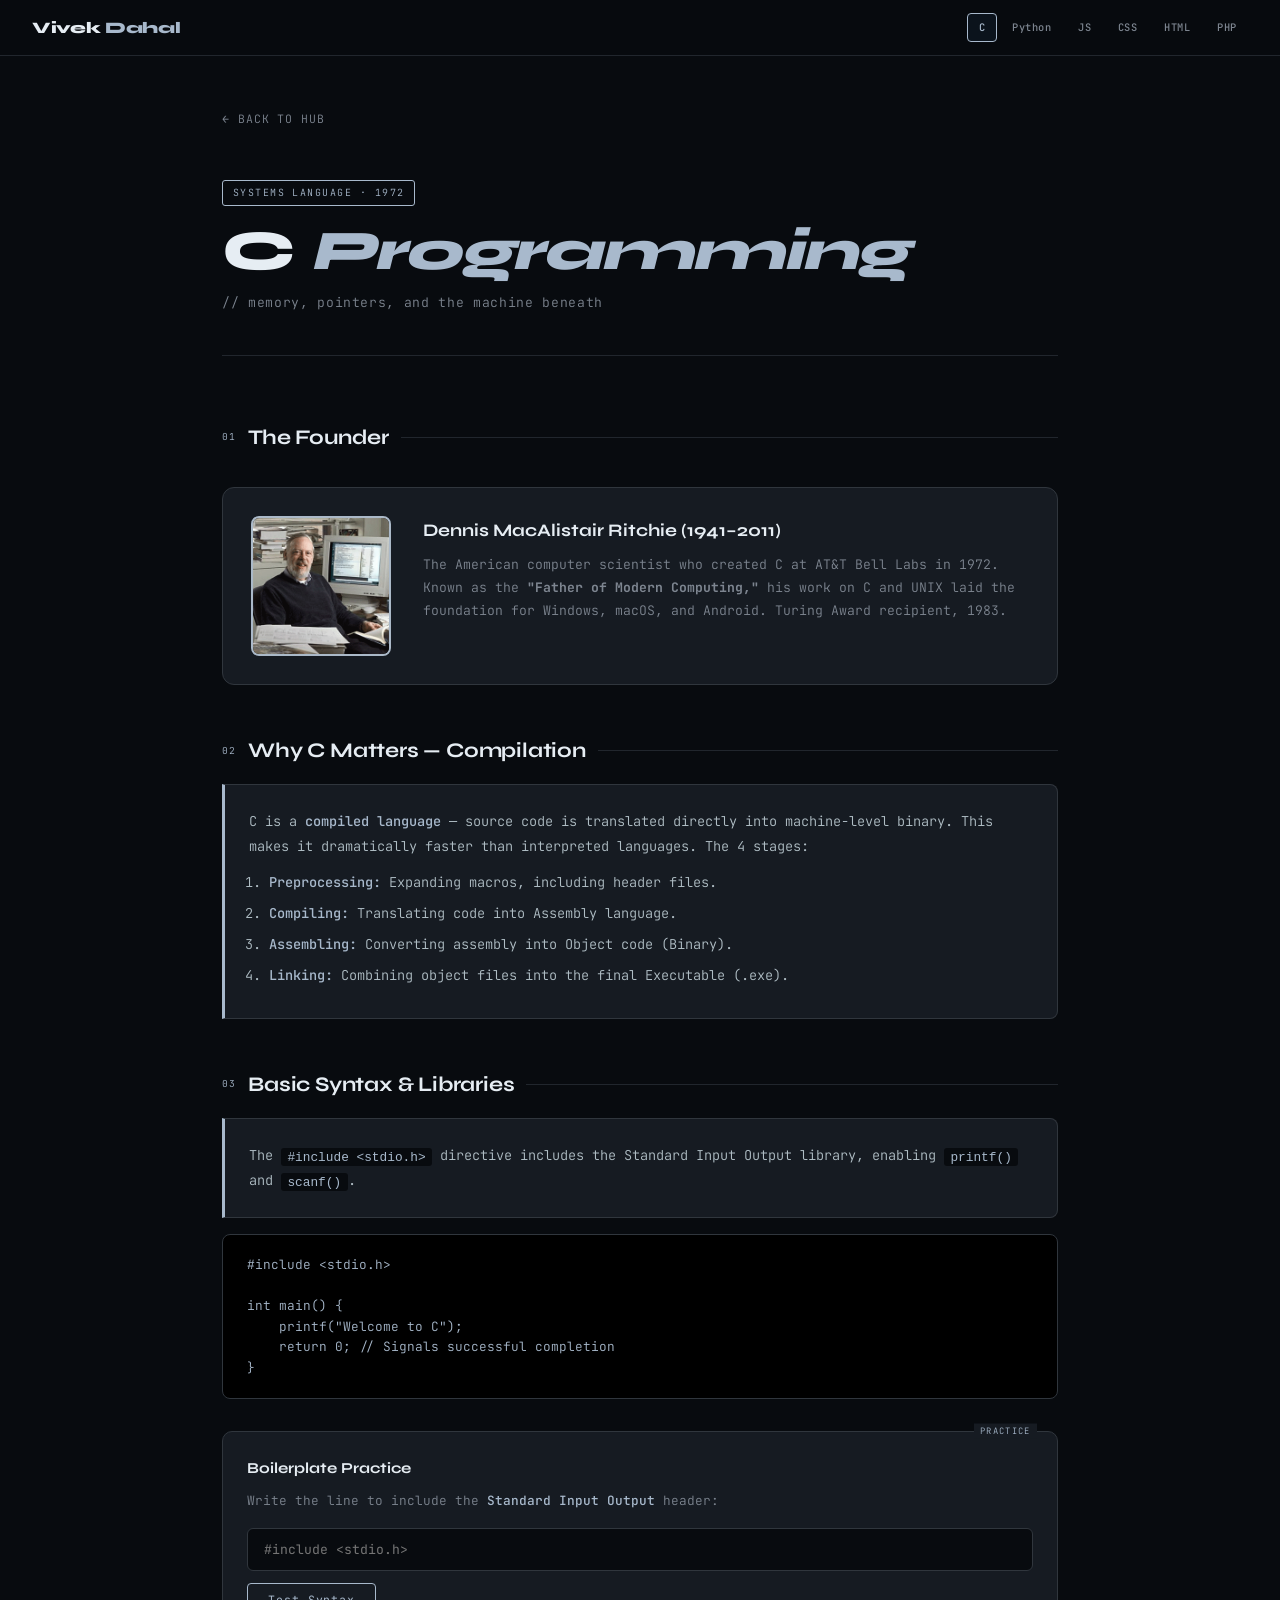
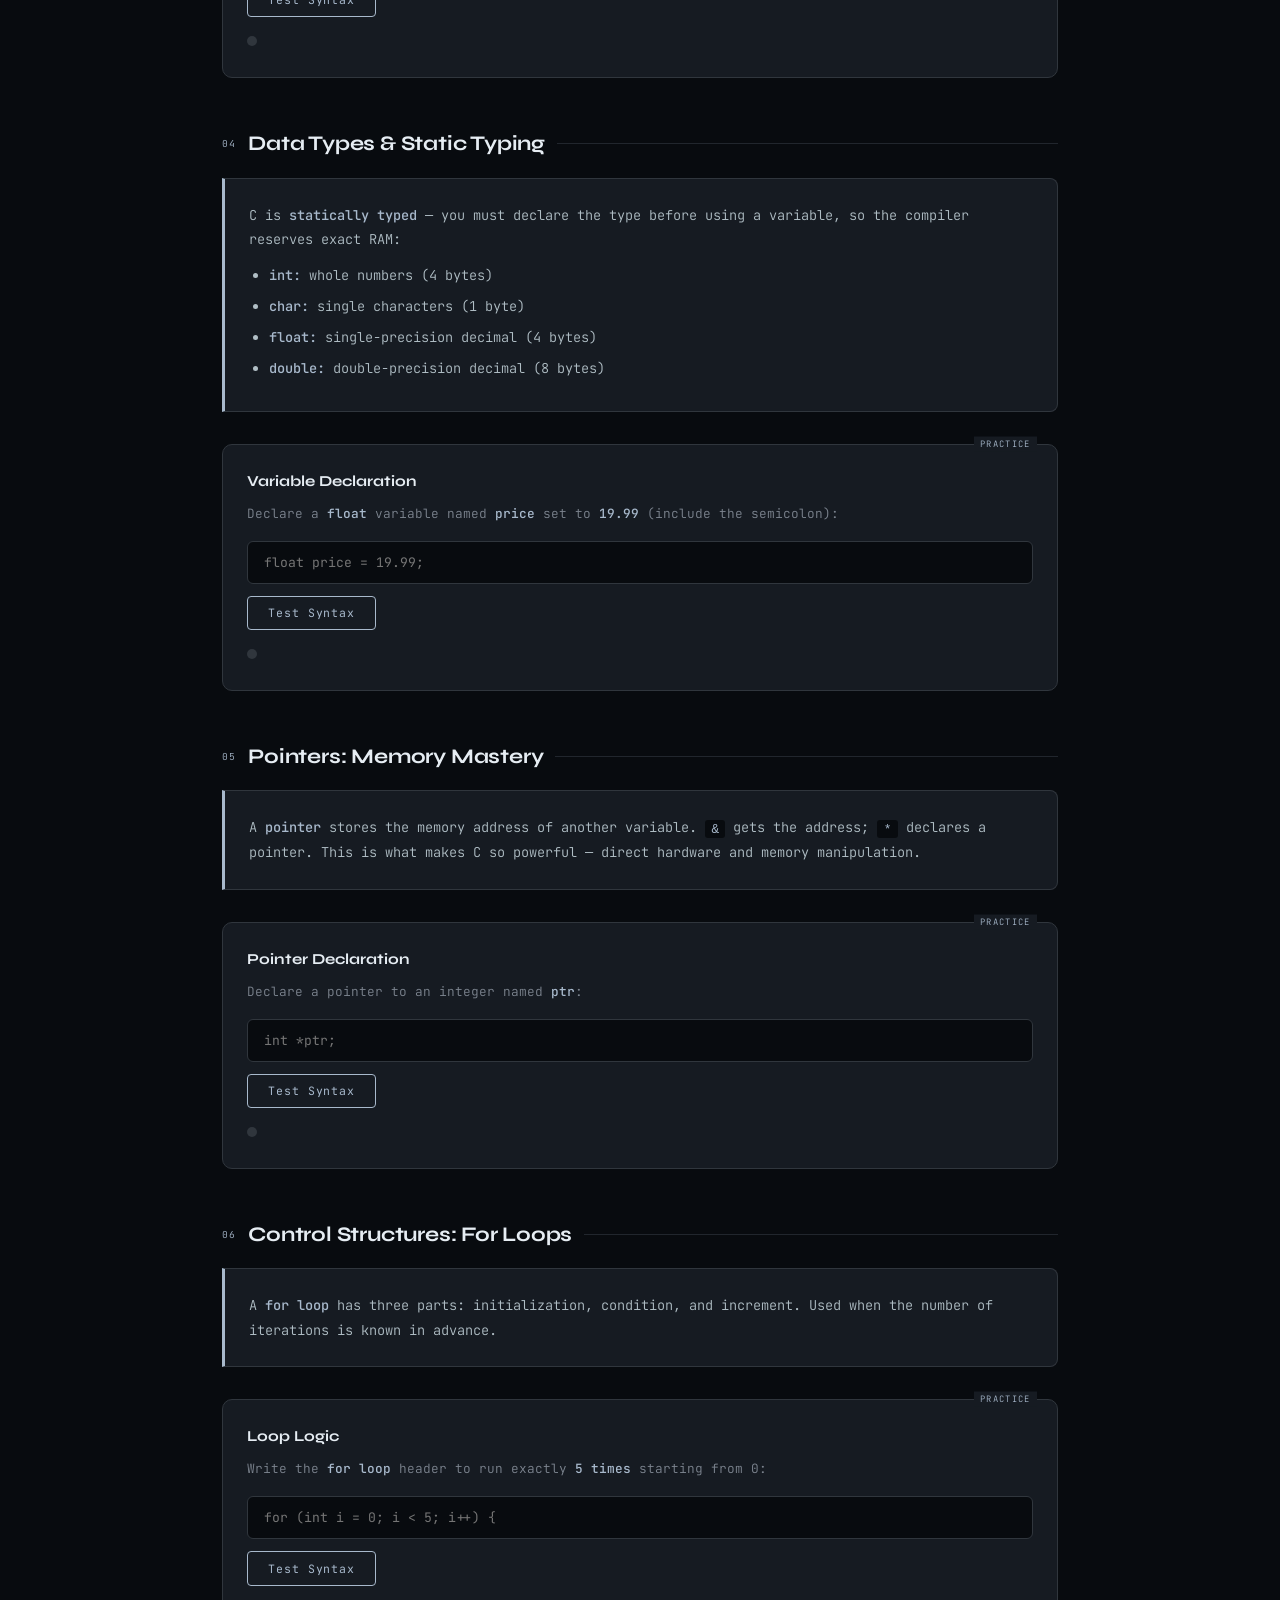
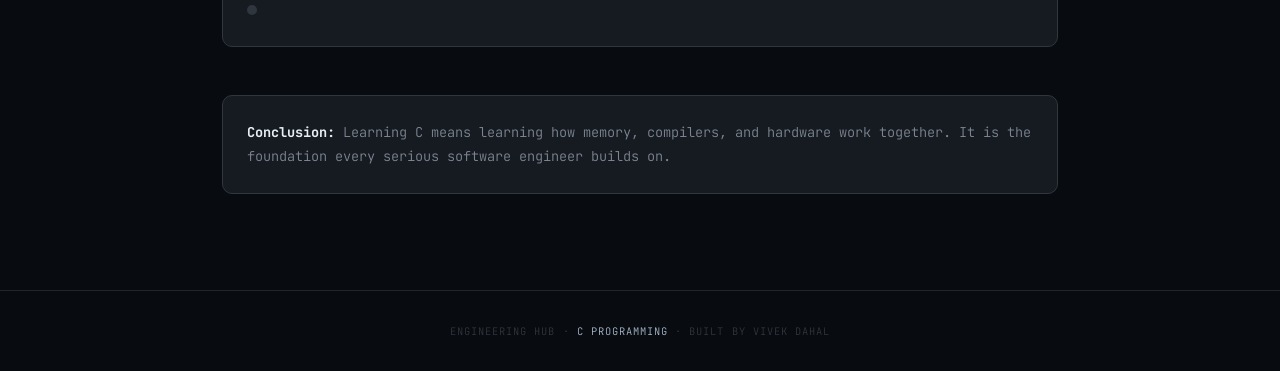
==== C.html @ 3d387caf "Add files via upload" ====
<!DOCTYPE html>
<html lang="en">
<head>
  <meta charset="UTF-8"/>
  <meta name="viewport" content="width=device-width, initial-scale=1.0"/>
  <title>C Programming — Engineering Hub</title>
  <link rel="stylesheet" href="shared.css"/>
  <style> :root { --lang-color: #a8b9cc; } </style>
  <script src="shared.js" defer></script>
</head>
<body>

<nav class="top-nav">
  <a href="abc.html" class="nav-brand">Vivek <span>Dahal</span></a>
  <div class="nav-pills">
    <a href="C.html" class="nav-pill active">C</a>
    <a href="Python.html" class="nav-pill">Python</a>
    <a href="JS.html" class="nav-pill">JS</a>
    <a href="CSS.html" class="nav-pill">CSS</a>
    <a href="Web.html" class="nav-pill">HTML</a>
    <a href="Php.html" class="nav-pill">PHP</a>
  </div>
</nav>

<div class="page-wrap">
  <a href="abc.html" class="back-link">← Back to Hub</a>

  <div class="page-hero">
    <span class="lang-badge">Systems Language · 1972</span>
    <h1>C <em>Programming</em></h1>
    <p class="subtitle">// memory, pointers, and the machine beneath</p>
  </div>

  <!-- FOUNDER -->
  <div class="section-label">
    <span class="section-num">01</span>
    <span class="section-title">The Founder</span>
    <div class="section-line"></div>
  </div>

  <div class="founder-card">
    <img src="image1.png" alt="Dennis Ritchie"/>
    <div class="founder-info">
      <h3>Dennis MacAlistair Ritchie (1941–2011)</h3>
      <p>The American computer scientist who created C at AT&T Bell Labs in 1972. Known as the <b>"Father of Modern Computing,"</b> his work on C and UNIX laid the foundation for Windows, macOS, and Android. Turing Award recipient, 1983.</p>
    </div>
  </div>

  <!-- THEORY: COMPILATION -->
  <div class="section-label">
    <span class="section-num">02</span>
    <span class="section-title">Why C Matters — Compilation</span>
    <div class="section-line"></div>
  </div>

  <div class="theory-box">
    <p>C is a <b>compiled language</b> — source code is translated directly into machine-level binary. This makes it dramatically faster than interpreted languages. The 4 stages:</p>
    <ol>
      <li><b>Preprocessing:</b> Expanding macros, including header files.</li>
      <li><b>Compiling:</b> Translating code into Assembly language.</li>
      <li><b>Assembling:</b> Converting assembly into Object code (Binary).</li>
      <li><b>Linking:</b> Combining object files into the final Executable (.exe).</li>
    </ol>
  </div>

  <!-- SYNTAX -->
  <div class="section-label">
    <span class="section-num">03</span>
    <span class="section-title">Basic Syntax & Libraries</span>
    <div class="section-line"></div>
  </div>

  <div class="theory-box">
    <p>The <code>#include &lt;stdio.h&gt;</code> directive includes the Standard Input Output library, enabling <code>printf()</code> and <code>scanf()</code>.</p>
  </div>

  <pre>#include &lt;stdio.h&gt;

int main() {
    printf("Welcome to C");
    return 0; // Signals successful completion
}</pre>

  <div class="practice-box">
    <h3>Boilerplate Practice</h3>
    <p>Write the line to include the <b>Standard Input Output</b> header:</p>
    <input type="text" id="p1" placeholder="#include <stdio.h>"/>
    <button class="check-btn" onclick="validate('p1','#include <stdio.h>','m1','l1')">Test Syntax</button>
    <div class="result-row"><div id="l1" class="indicator"></div><div id="m1" class="result-text"></div></div>
  </div>

  <!-- DATA TYPES -->
  <div class="section-label">
    <span class="section-num">04</span>
    <span class="section-title">Data Types & Static Typing</span>
    <div class="section-line"></div>
  </div>

  <div class="theory-box">
    <p>C is <b>statically typed</b> — you must declare the type before using a variable, so the compiler reserves exact RAM:</p>
    <ul>
      <li><b>int:</b> whole numbers (4 bytes)</li>
      <li><b>char:</b> single characters (1 byte)</li>
      <li><b>float:</b> single-precision decimal (4 bytes)</li>
      <li><b>double:</b> double-precision decimal (8 bytes)</li>
    </ul>
  </div>

  <div class="practice-box">
    <h3>Variable Declaration</h3>
    <p>Declare a <b>float</b> variable named <b>price</b> set to <b>19.99</b> (include the semicolon):</p>
    <input type="text" id="p2" placeholder="float price = 19.99;"/>
    <button class="check-btn" onclick="validate('p2','float price = 19.99;','m2','l2')">Test Syntax</button>
    <div class="result-row"><div id="l2" class="indicator"></div><div id="m2" class="result-text"></div></div>
  </div>

  <!-- POINTERS -->
  <div class="section-label">
    <span class="section-num">05</span>
    <span class="section-title">Pointers: Memory Mastery</span>
    <div class="section-line"></div>
  </div>

  <div class="theory-box">
    <p>A <b>pointer</b> stores the memory address of another variable. <code>&amp;</code> gets the address; <code>*</code> declares a pointer. This is what makes C so powerful — direct hardware and memory manipulation.</p>
  </div>

  <div class="practice-box">
    <h3>Pointer Declaration</h3>
    <p>Declare a pointer to an integer named <b>ptr</b>:</p>
    <input type="text" id="p3" placeholder="int *ptr;"/>
    <button class="check-btn" onclick="validate('p3','int *ptr;','m3','l3')">Test Syntax</button>
    <div class="result-row"><div id="l3" class="indicator"></div><div id="m3" class="result-text"></div></div>
  </div>

  <!-- LOOPS -->
  <div class="section-label">
    <span class="section-num">06</span>
    <span class="section-title">Control Structures: For Loops</span>
    <div class="section-line"></div>
  </div>

  <div class="theory-box">
    <p>A <b>for loop</b> has three parts: initialization, condition, and increment. Used when the number of iterations is known in advance.</p>
  </div>

  <div class="practice-box">
    <h3>Loop Logic</h3>
    <p>Write the <b>for loop</b> header to run exactly <b>5 times</b> starting from 0:</p>
    <input type="text" id="p4" placeholder="for (int i = 0; i < 5; i++) {"/>
    <button class="check-btn" onclick="validate('p4','for (int i = 0; i < 5; i++) {','m4','l4')">Test Syntax</button>
    <div class="result-row"><div id="l4" class="indicator"></div><div id="m4" class="result-text"></div></div>
  </div>

  <div class="conclusion">
    <strong>Conclusion:</strong> Learning C means learning how memory, compilers, and hardware work together. It is the foundation every serious software engineer builds on.
  </div>
</div>

<footer class="page-footer">
  Engineering Hub · <span>C Programming</span> · Built by Vivek Dahal
</footer>

</body>
</html>
---- shared.css ----
@import url('https://fonts.googleapis.com/css2?family=JetBrains+Mono:wght@300;400;500;700&family=Syne:wght@400;600;700;800&display=swap');

:root {
  --bg: #080b0f;
  --surface: #0d1117;
  --surface2: #161b22;
  --border: #21262d;
  --border2: #30363d;
  --text: #e6edf3;
  --muted: #7d8590;
  --accent: #58a6ff;
  --transition: cubic-bezier(0.23, 1, 0.32, 1);
}

*, *::before, *::after { box-sizing: border-box; margin: 0; padding: 0; }

html { scroll-behavior: smooth; }

body {
  background: var(--bg);
  color: var(--text);
  font-family: 'JetBrains Mono', monospace;
  font-weight: 300;
  line-height: 1.7;
  min-height: 100vh;
}

/* TOP NAV */
.top-nav {
  position: sticky;
  top: 0;
  z-index: 100;
  background: rgba(8, 11, 15, 0.92);
  backdrop-filter: blur(16px);
  border-bottom: 1px solid var(--border);
  display: flex;
  align-items: center;
  justify-content: space-between;
  padding: 0 2rem;
  height: 56px;
  gap: 1rem;
}

.nav-brand {
  font-family: 'Syne', sans-serif;
  font-weight: 800;
  font-size: 1rem;
  color: var(--text);
  text-decoration: none;
  letter-spacing: -0.02em;
  white-space: nowrap;
}

.nav-brand span { color: var(--lang-color, var(--accent)); }

.nav-pills {
  display: flex;
  gap: 0.25rem;
  flex-wrap: wrap;
}

.nav-pill {
  font-family: 'JetBrains Mono', monospace;
  font-size: 0.65rem;
  font-weight: 500;
  color: var(--muted);
  text-decoration: none;
  padding: 0.3rem 0.65rem;
  border: 1px solid transparent;
  border-radius: 4px;
  transition: all 0.2s var(--transition);
  letter-spacing: 0.05em;
}

.nav-pill:hover, .nav-pill.active {
  color: var(--lang-color, var(--accent));
  border-color: var(--lang-color, var(--accent));
  background: rgba(88, 166, 255, 0.06);
}

/* PAGE CONTAINER */
.page-wrap {
  max-width: 900px;
  margin: 0 auto;
  padding: 3rem 2rem 6rem;
}

/* BACK LINK */
.back-link {
  display: inline-flex;
  align-items: center;
  gap: 0.5rem;
  font-size: 0.72rem;
  color: var(--muted);
  text-decoration: none;
  letter-spacing: 0.08em;
  text-transform: uppercase;
  margin-bottom: 3rem;
  transition: color 0.2s;
}
.back-link:hover { color: var(--lang-color, var(--accent)); }

/* PAGE HERO */
.page-hero {
  margin-bottom: 4rem;
  padding-bottom: 2.5rem;
  border-bottom: 1px solid var(--border);
}

.lang-badge {
  display: inline-block;
  font-size: 0.62rem;
  letter-spacing: 0.15em;
  text-transform: uppercase;
  color: var(--lang-color, var(--accent));
  border: 1px solid var(--lang-color, var(--accent));
  padding: 0.2rem 0.6rem;
  border-radius: 3px;
  margin-bottom: 1rem;
}

.page-hero h1 {
  font-family: 'Syne', sans-serif;
  font-weight: 800;
  font-size: clamp(2.2rem, 5vw, 3.5rem);
  letter-spacing: -0.03em;
  line-height: 1.05;
  color: var(--text);
  margin-bottom: 0.75rem;
}

.page-hero h1 em {
  font-style: italic;
  color: var(--lang-color, var(--accent));
}

.page-hero .subtitle {
  font-size: 0.82rem;
  color: var(--muted);
  letter-spacing: 0.05em;
}

/* FOUNDER CARD */
.founder-card {
  display: flex;
  gap: 2rem;
  align-items: flex-start;
  background: var(--surface2);
  border: 1px solid var(--border2);
  border-radius: 12px;
  padding: 1.75rem;
  margin: 2rem 0;
}

.founder-card img {
  width: 140px;
  height: 140px;
  object-fit: cover;
  border-radius: 8px;
  border: 2px solid var(--lang-color, var(--accent));
  flex-shrink: 0;
  filter: grayscale(20%);
}

.founder-card .founder-info h3 {
  font-family: 'Syne', sans-serif;
  font-weight: 700;
  font-size: 1.1rem;
  color: var(--text);
  margin-bottom: 0.5rem;
}

.founder-card .founder-info p {
  font-size: 0.82rem;
  color: var(--muted);
  line-height: 1.75;
}

/* SECTION TITLES */
.section-label {
  display: flex;
  align-items: center;
  gap: 0.75rem;
  margin: 3rem 0 1rem;
}

.section-num {
  font-size: 0.6rem;
  letter-spacing: 0.12em;
  color: var(--lang-color, var(--accent));
  text-transform: uppercase;
}

.section-title {
  font-family: 'Syne', sans-serif;
  font-weight: 700;
  font-size: 1.3rem;
  color: var(--text);
  letter-spacing: -0.01em;
}

.section-line {
  flex: 1;
  height: 1px;
  background: var(--border);
}

/* THEORY BOX */
.theory-box {
  background: var(--surface2);
  border: 1px solid var(--border2);
  border-left: 3px solid var(--lang-color, var(--accent));
  border-radius: 0 8px 8px 0;
  padding: 1.5rem;
  margin: 1rem 0;
  font-size: 0.85rem;
  color: #b0bec5;
  line-height: 1.8;
}

.theory-box b { color: var(--lang-color, var(--accent)); font-weight: 500; }
.theory-box ol, .theory-box ul { padding-left: 1.25rem; margin-top: 0.75rem; }
.theory-box li { margin-bottom: 0.4rem; }
.theory-box code {
  background: var(--bg);
  color: var(--lang-color, var(--accent));
  padding: 0.1rem 0.4rem;
  border-radius: 3px;
  font-size: 0.8rem;
}

/* CODE BLOCK */
pre {
  background: #000;
  border: 1px solid var(--border2);
  border-radius: 8px;
  padding: 1.25rem 1.5rem;
  font-family: 'JetBrains Mono', monospace;
  font-size: 0.8rem;
  color: var(--lang-color, #39ff14);
  overflow-x: auto;
  margin: 1rem 0;
  line-height: 1.6;
}

/* PRACTICE BOX */
.practice-box {
  background: var(--surface2);
  border: 1px solid var(--border2);
  border-radius: 10px;
  padding: 1.5rem;
  margin: 2rem 0;
  position: relative;
}

.practice-box::before {
  content: 'PRACTICE';
  position: absolute;
  top: -1px; right: 1.25rem;
  font-size: 0.55rem;
  letter-spacing: 0.15em;
  color: var(--lang-color, var(--accent));
  background: var(--surface2);
  padding: 0 0.4rem;
  transform: translateY(-50%);
}

.practice-box h3 {
  font-family: 'Syne', sans-serif;
  font-size: 0.95rem;
  font-weight: 700;
  color: var(--text);
  margin-bottom: 0.5rem;
}

.practice-box p {
  font-size: 0.8rem;
  color: var(--muted);
  margin-bottom: 1rem;
}

.practice-box p b { color: var(--lang-color, var(--accent)); font-weight: 500; }

input[type="text"] {
  width: 100%;
  background: var(--bg);
  border: 1px solid var(--border2);
  border-radius: 6px;
  color: var(--text);
  font-family: 'JetBrains Mono', monospace;
  font-size: 0.82rem;
  padding: 0.75rem 1rem;
  outline: none;
  transition: border-color 0.2s;
  margin-bottom: 0.75rem;
}

input[type="text"]:focus { border-color: var(--lang-color, var(--accent)); }

.check-btn {
  background: transparent;
  border: 1px solid var(--lang-color, var(--accent));
  color: var(--lang-color, var(--accent));
  font-family: 'JetBrains Mono', monospace;
  font-size: 0.72rem;
  letter-spacing: 0.08em;
  padding: 0.55rem 1.25rem;
  border-radius: 4px;
  cursor: pointer;
  transition: all 0.2s var(--transition);
}

.check-btn:hover {
  background: var(--lang-color, var(--accent));
  color: #000;
}

.result-row {
  display: flex;
  align-items: center;
  gap: 0.75rem;
  margin-top: 0.75rem;
  min-height: 1.5rem;
}

.indicator {
  width: 10px; height: 10px;
  border-radius: 50%;
  background: var(--border2);
  flex-shrink: 0;
  transition: all 0.3s;
}

@keyframes pulse {
  0%, 100% { opacity: 1; box-shadow: 0 0 4px currentColor; }
  50% { opacity: 0.5; box-shadow: 0 0 12px currentColor; }
}

.indicator.ok { background: #39ff14; color: #39ff14; animation: pulse 0.8s infinite; }
.indicator.fail { background: #ff4444; color: #ff4444; animation: pulse 0.8s infinite; }

.result-text { font-size: 0.75rem; }
.result-text.ok { color: #39ff14; }
.result-text.fail { color: #ff4444; }

/* CONCLUSION */
.conclusion {
  background: var(--surface2);
  border: 1px solid var(--border2);
  border-radius: 10px;
  padding: 1.5rem;
  margin-top: 3rem;
  font-size: 0.85rem;
  color: var(--muted);
  line-height: 1.8;
}
.conclusion strong { color: var(--text); }

/* FOOTER */
.page-footer {
  text-align: center;
  padding: 2rem;
  font-size: 0.65rem;
  letter-spacing: 0.1em;
  color: #30363d;
  border-top: 1px solid var(--border);
  text-transform: uppercase;
}
.page-footer span { color: var(--lang-color, var(--accent)); }

/* RESPONSIVE */
@media (max-width: 600px) {
  .founder-card { flex-direction: column; }
  .founder-card img { width: 100%; height: 180px; }
  .top-nav { padding: 0 1rem; }
  .page-wrap { padding: 2rem 1rem 4rem; }
  .nav-pills { display: none; }
}
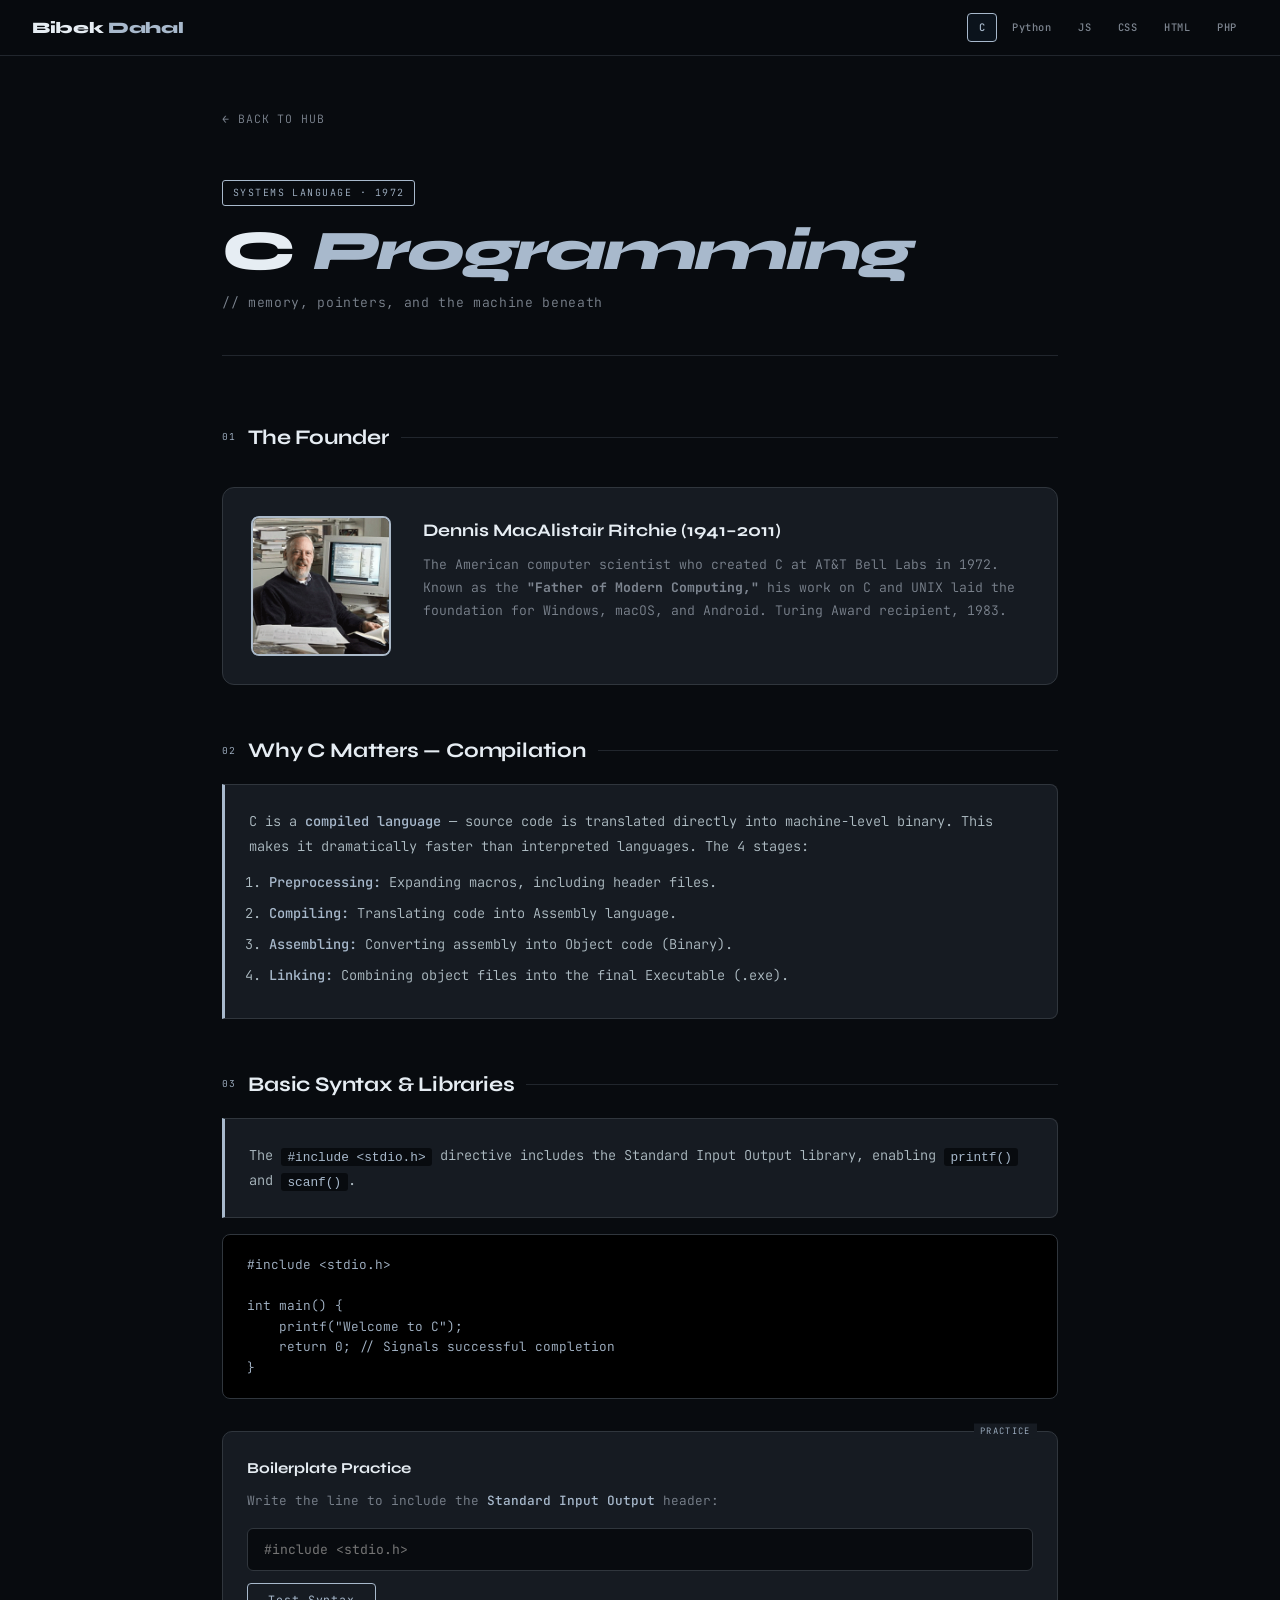
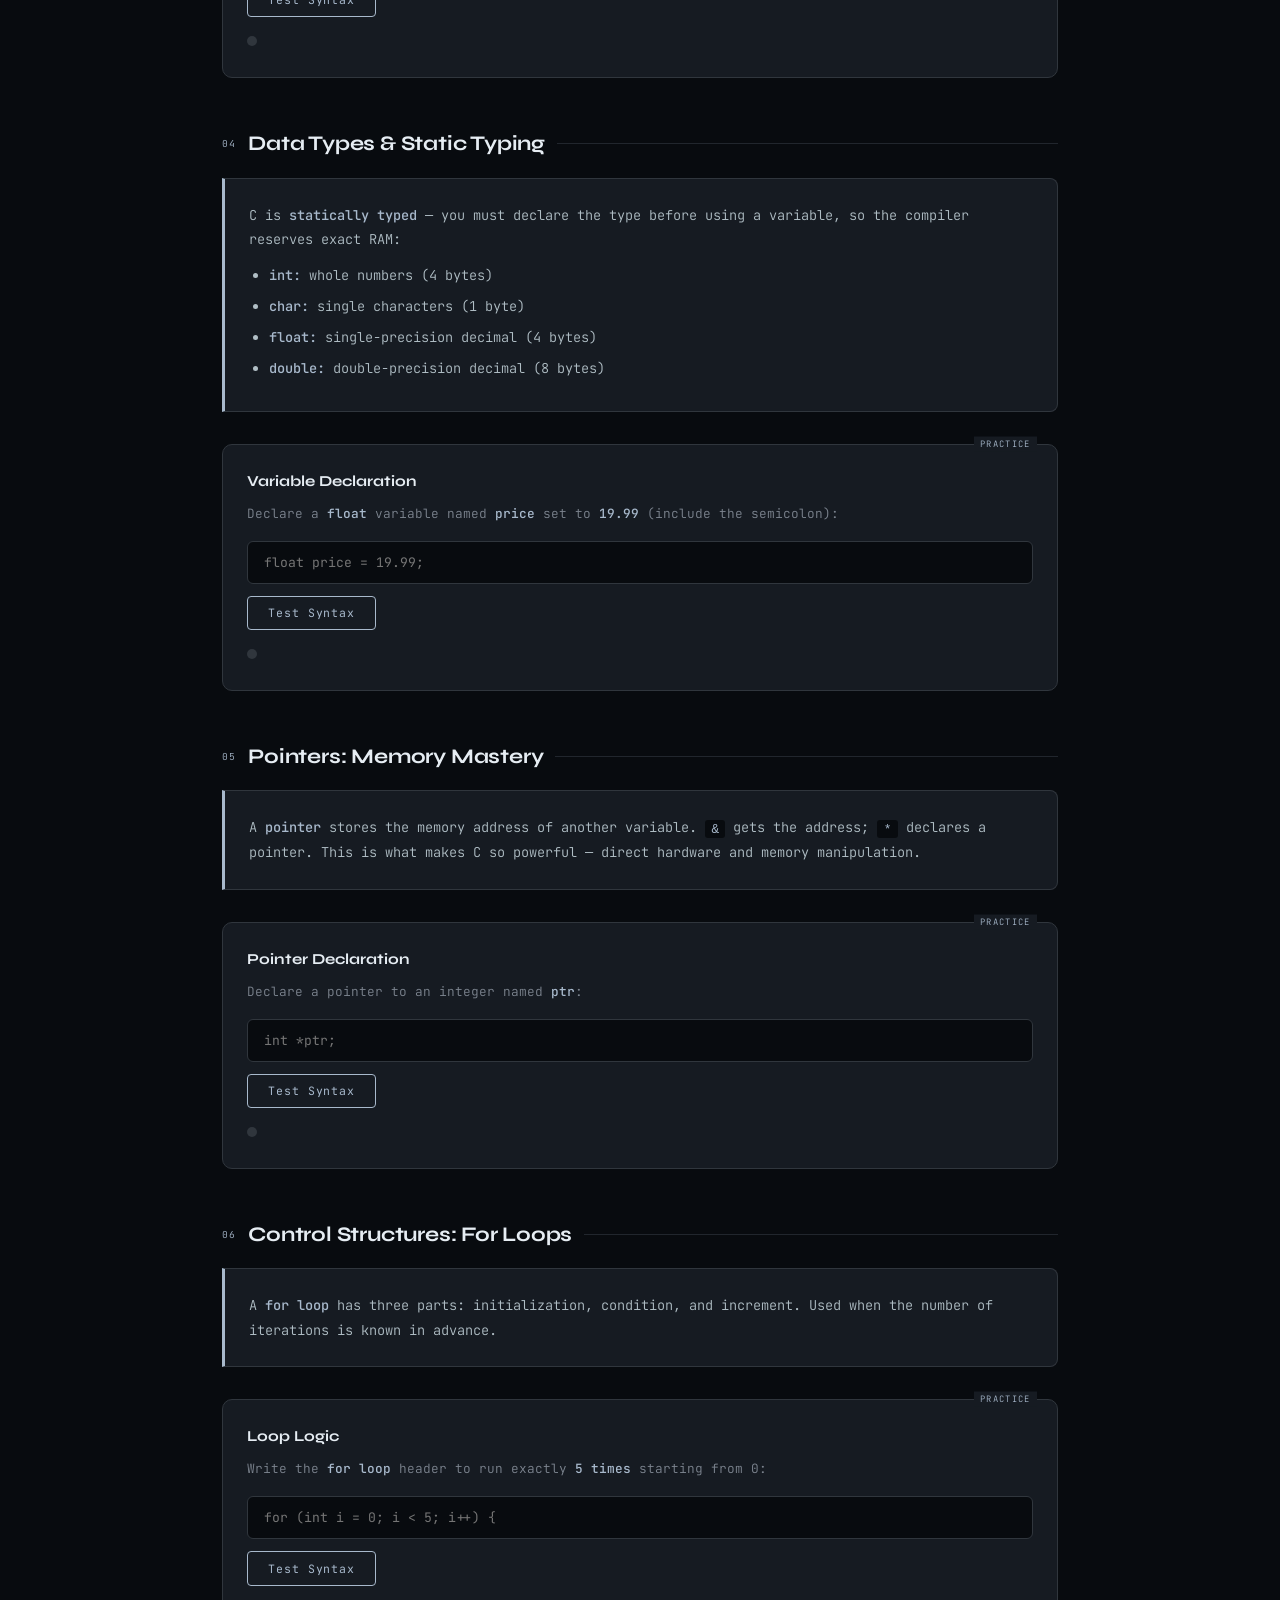
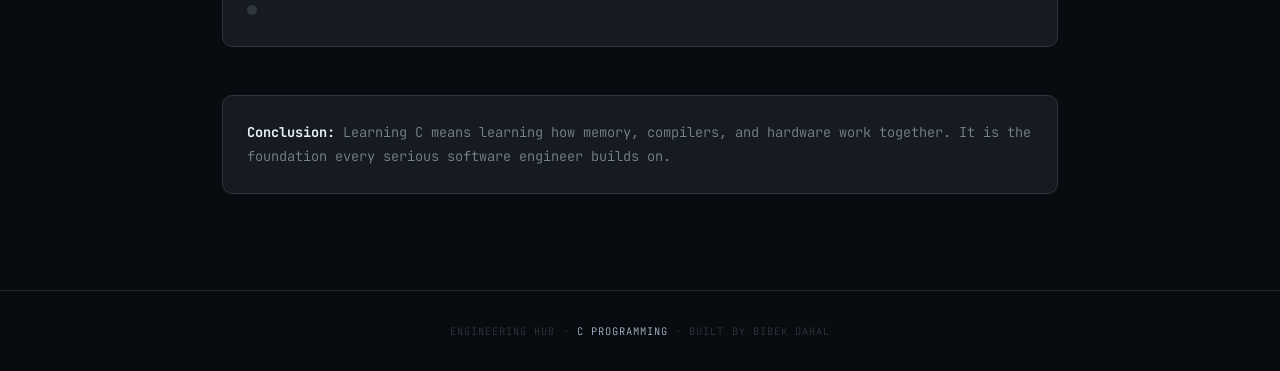
==== commit 4986d876: "Update C.html" ====
--- a/C.html
+++ b/C.html
@@ -11,7 +11,7 @@
 <body>
 
 <nav class="top-nav">
-  <a href="abc.html" class="nav-brand">Vivek <span>Dahal</span></a>
+  <a href="abc.html" class="nav-brand">Bibek <span>Dahal</span></a>
   <div class="nav-pills">
     <a href="C.html" class="nav-pill active">C</a>
     <a href="Python.html" class="nav-pill">Python</a>
@@ -23,7 +23,7 @@
 </nav>
 
 <div class="page-wrap">
-  <a href="abc.html" class="back-link">← Back to Hub</a>
+  <a href="home.html" class="back-link">← Back to Hub</a>
 
   <div class="page-hero">
     <span class="lang-badge">Systems Language · 1972</span>
@@ -158,7 +158,7 @@
 </div>
 
 <footer class="page-footer">
-  Engineering Hub · <span>C Programming</span> · Built by Vivek Dahal
+  Engineering Hub · <span>C Programming</span> · Built by Bibek Dahal
 </footer>
 
 </body>
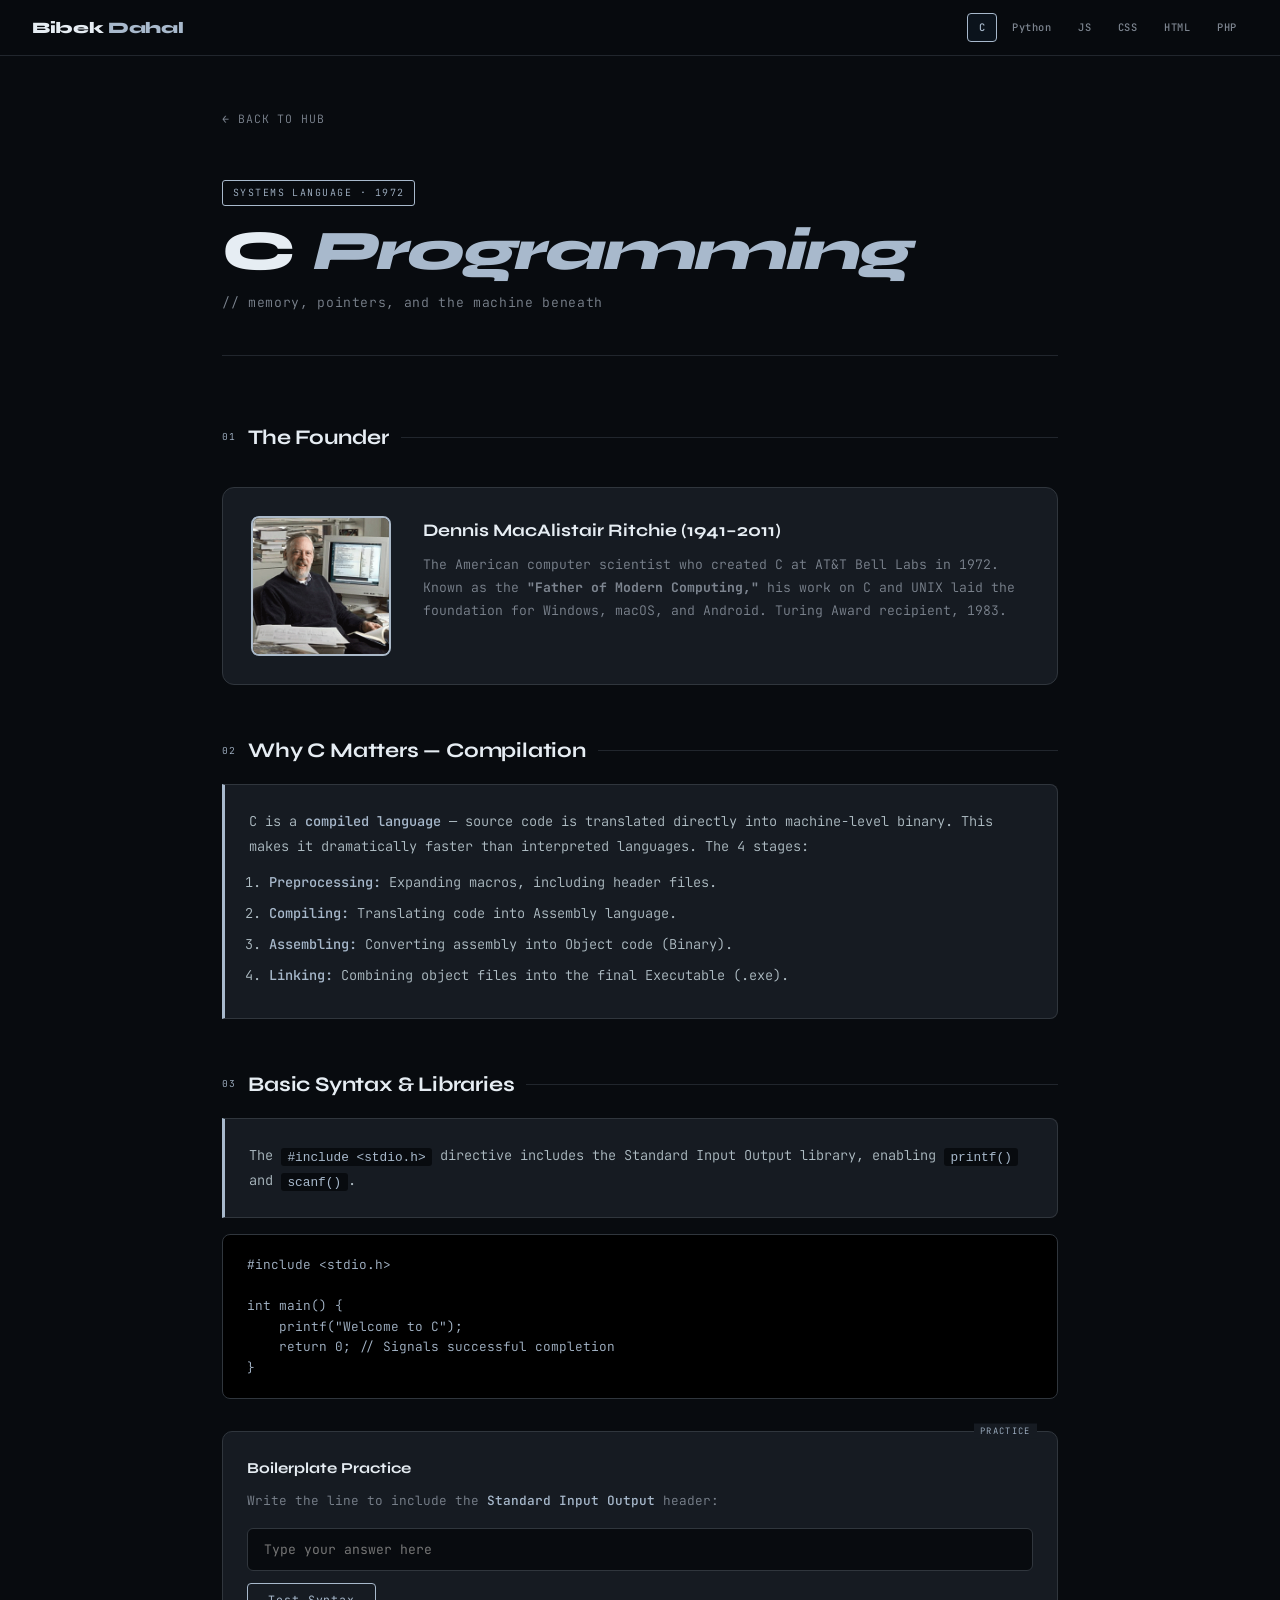
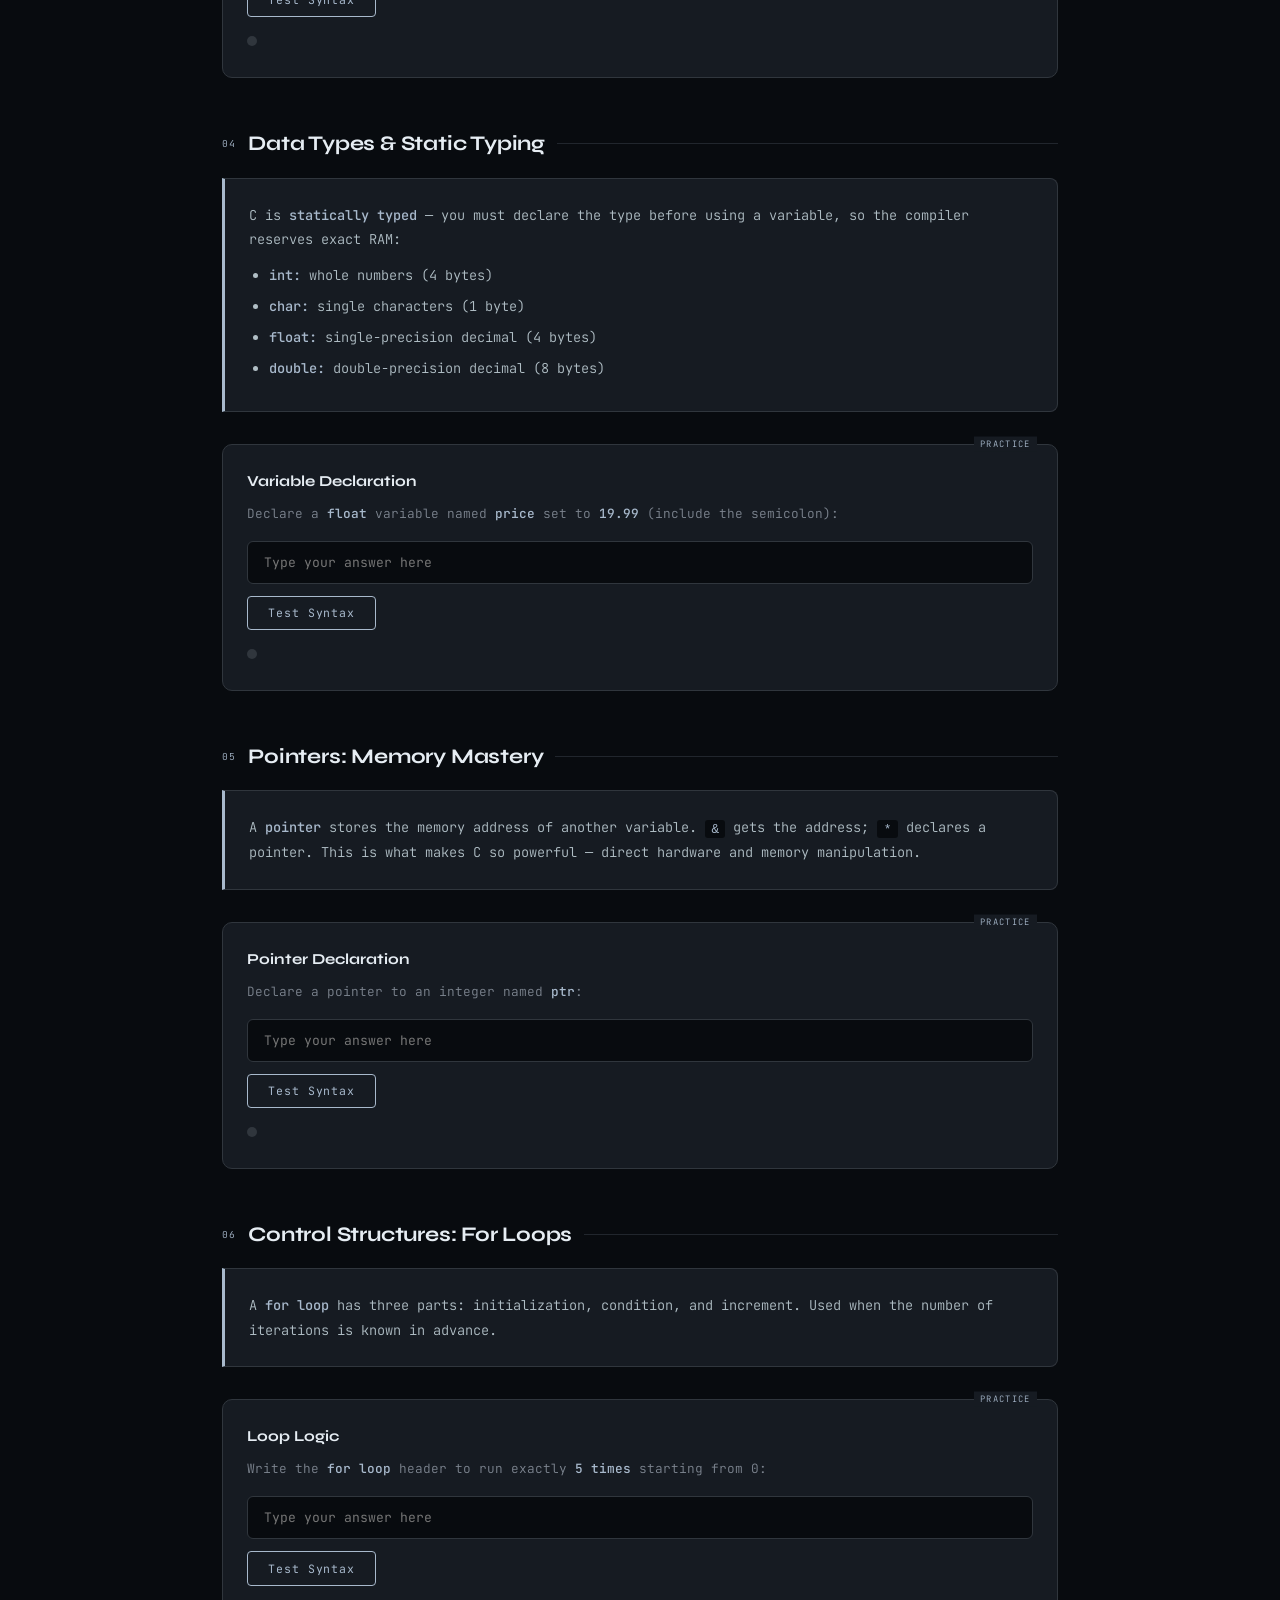
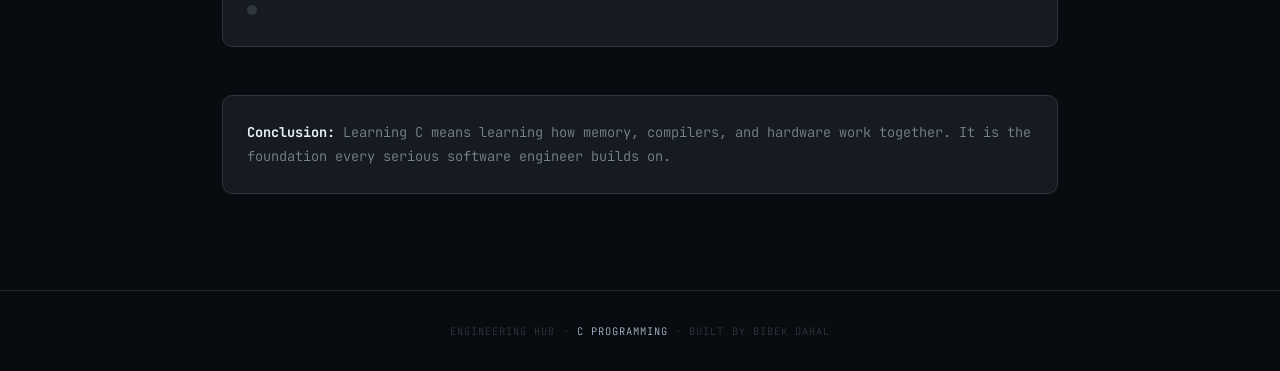
==== commit de6b861a: "Update C.html" ====
--- a/C.html
+++ b/C.html
@@ -11,7 +11,7 @@
 <body>
 
 <nav class="top-nav">
-  <a href="abc.html" class="nav-brand">Bibek <span>Dahal</span></a>
+  <a href="home.html" class="nav-brand">Bibek <span>Dahal</span></a>
   <div class="nav-pills">
     <a href="C.html" class="nav-pill active">C</a>
     <a href="Python.html" class="nav-pill">Python</a>
@@ -84,7 +84,7 @@
   <div class="practice-box">
     <h3>Boilerplate Practice</h3>
     <p>Write the line to include the <b>Standard Input Output</b> header:</p>
-    <input type="text" id="p1" placeholder="#include <stdio.h>"/>
+    <input type="text" id="p1" placeholder="Type your answer here"/>
     <button class="check-btn" onclick="validate('p1','#include <stdio.h>','m1','l1')">Test Syntax</button>
     <div class="result-row"><div id="l1" class="indicator"></div><div id="m1" class="result-text"></div></div>
   </div>
@@ -109,7 +109,7 @@
   <div class="practice-box">
     <h3>Variable Declaration</h3>
     <p>Declare a <b>float</b> variable named <b>price</b> set to <b>19.99</b> (include the semicolon):</p>
-    <input type="text" id="p2" placeholder="float price = 19.99;"/>
+    <input type="text" id="p2" placeholder="Type your answer here"/>
     <button class="check-btn" onclick="validate('p2','float price = 19.99;','m2','l2')">Test Syntax</button>
     <div class="result-row"><div id="l2" class="indicator"></div><div id="m2" class="result-text"></div></div>
   </div>
@@ -128,7 +128,7 @@
   <div class="practice-box">
     <h3>Pointer Declaration</h3>
     <p>Declare a pointer to an integer named <b>ptr</b>:</p>
-    <input type="text" id="p3" placeholder="int *ptr;"/>
+    <input type="text" id="p3" placeholder="Type your answer here"/>
     <button class="check-btn" onclick="validate('p3','int *ptr;','m3','l3')">Test Syntax</button>
     <div class="result-row"><div id="l3" class="indicator"></div><div id="m3" class="result-text"></div></div>
   </div>
@@ -147,7 +147,7 @@
   <div class="practice-box">
     <h3>Loop Logic</h3>
     <p>Write the <b>for loop</b> header to run exactly <b>5 times</b> starting from 0:</p>
-    <input type="text" id="p4" placeholder="for (int i = 0; i < 5; i++) {"/>
+    <input type="text" id="p4" placeholder="Type your answer here"/>
     <button class="check-btn" onclick="validate('p4','for (int i = 0; i < 5; i++) {','m4','l4')">Test Syntax</button>
     <div class="result-row"><div id="l4" class="indicator"></div><div id="m4" class="result-text"></div></div>
   </div>
